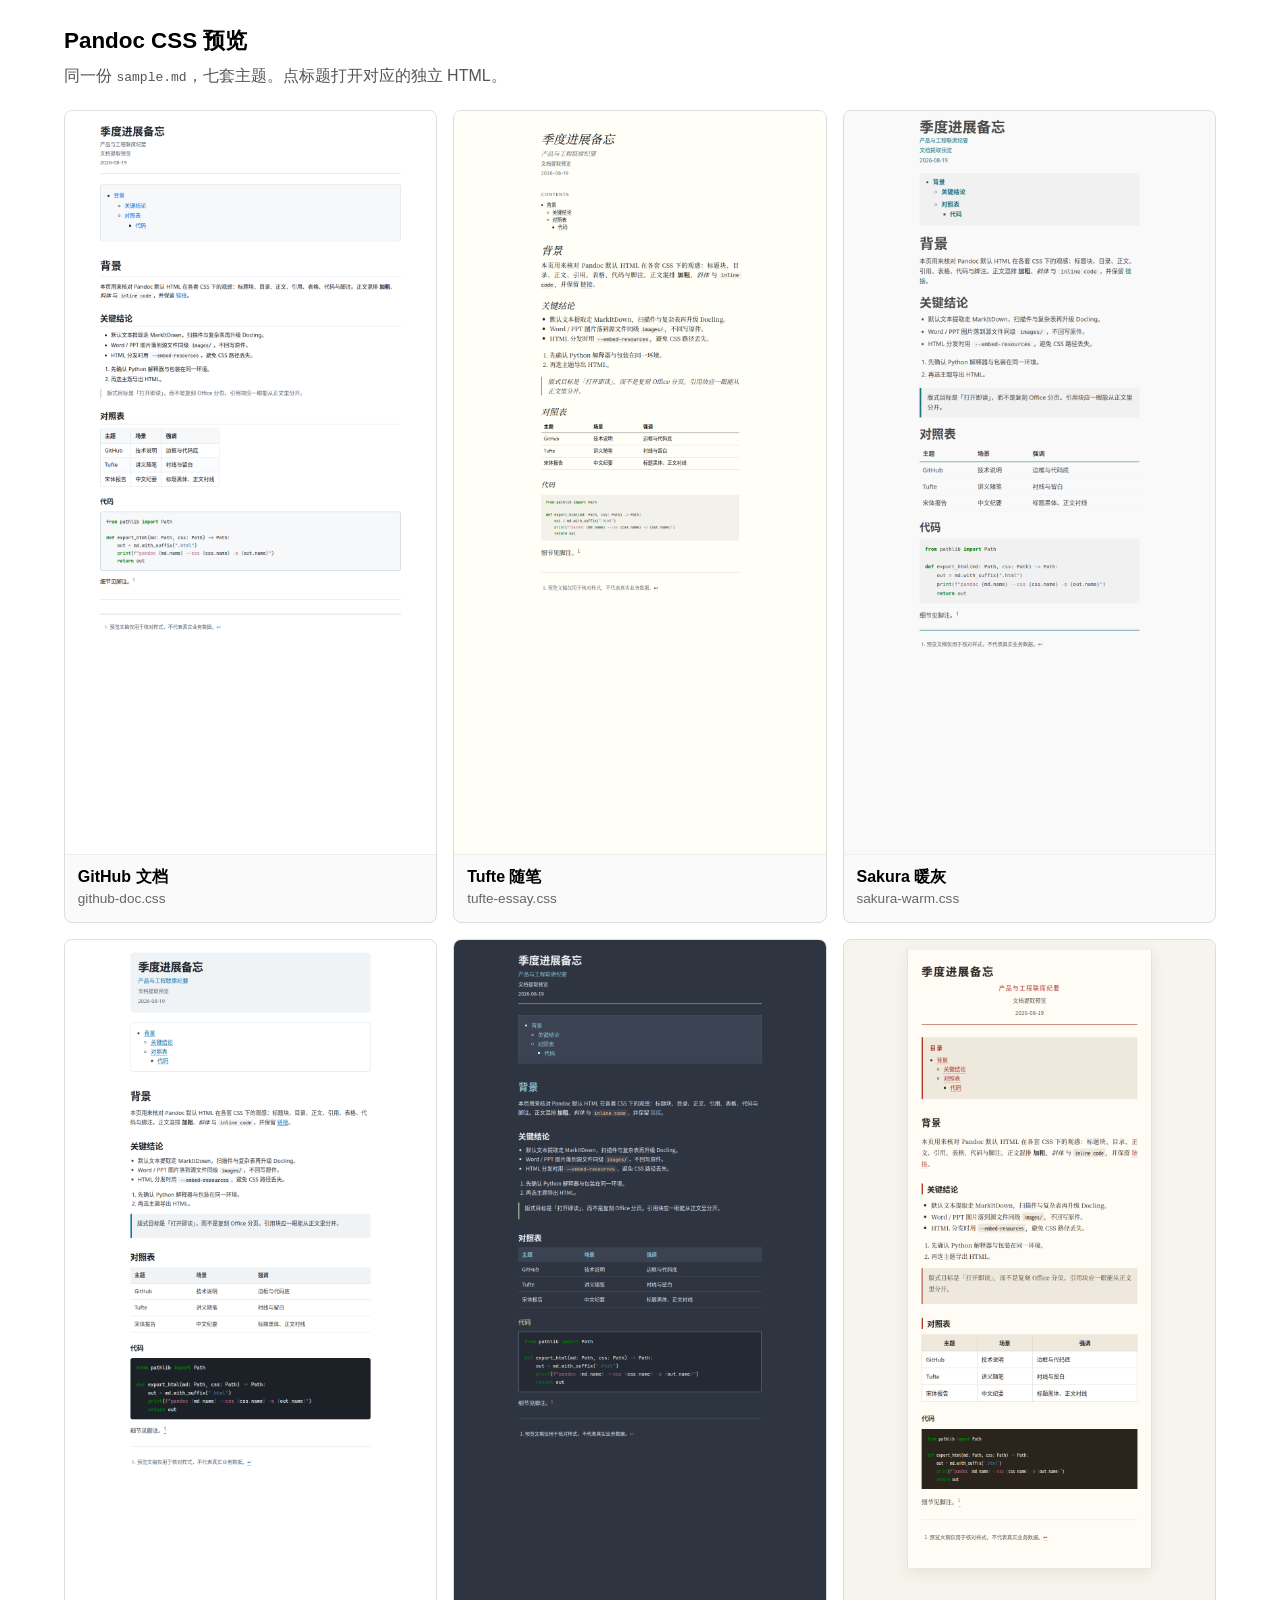
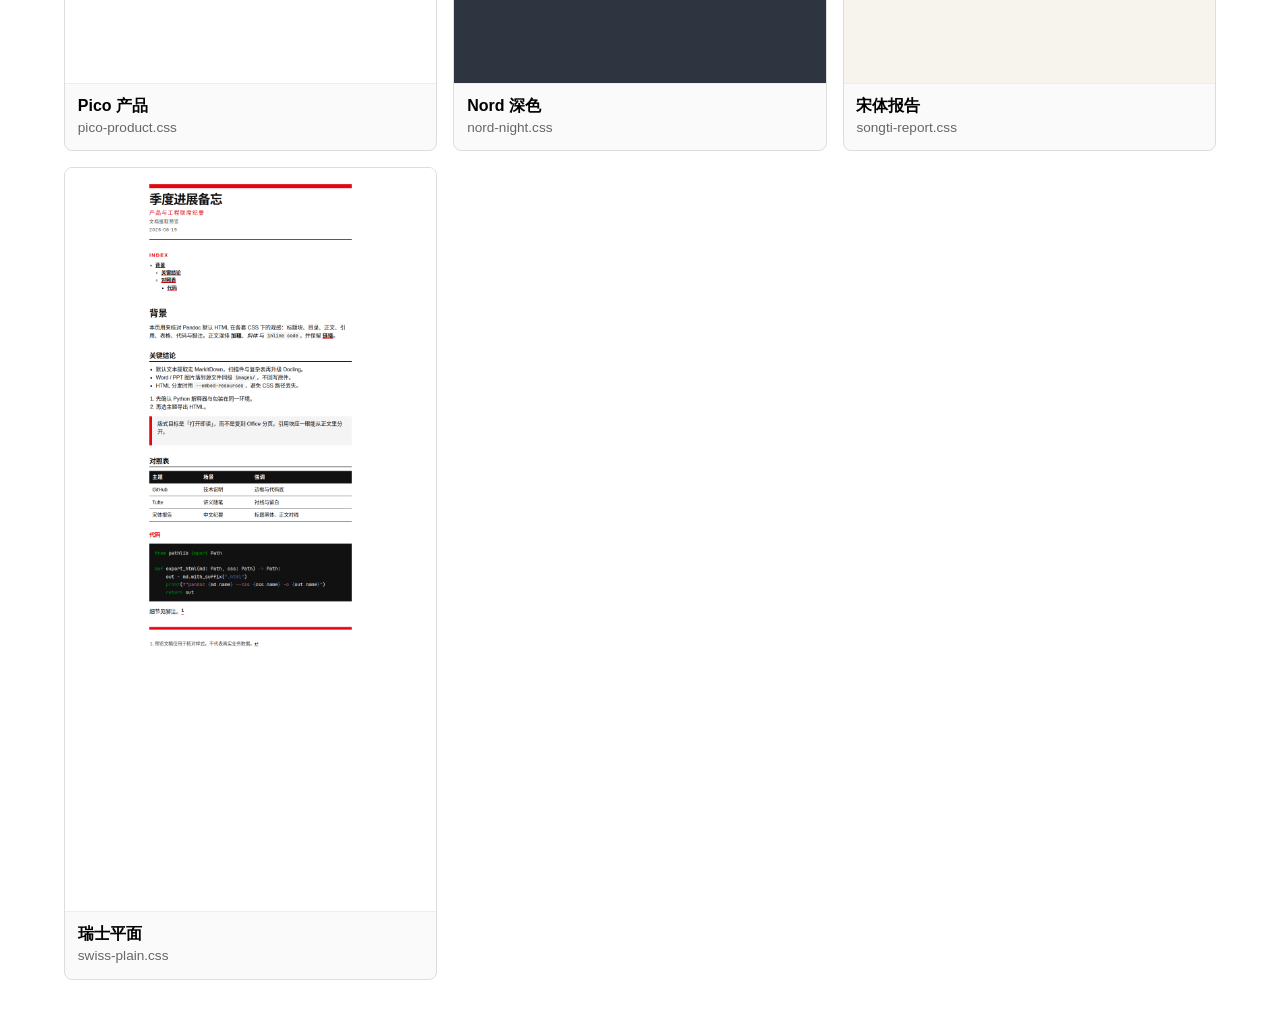
==== skills/document-extract/pandoc-css/preview/index.html @ 2ae68791 "Add Pandoc HTML previews and screenshots for the CSS themes Generate sample.md into standalone HTML " ====
<!DOCTYPE html>
<html lang="zh-CN">
<head>
  <meta charset="utf-8" />
  <meta name="viewport" content="width=device-width, initial-scale=1" />
  <title>Pandoc CSS 预览</title>
  <style>
    body {
      font-family: "Noto Sans CJK SC", "Noto Sans SC", sans-serif;
      margin: 1.5rem auto 3rem;
      max-width: 72rem;
      line-height: 1.5;
    }
    h1 { font-size: 1.4rem; margin: 0 0 0.4rem; }
    .lead { color: #555; margin: 0 0 1.4rem; }
    .grid {
      display: grid;
      grid-template-columns: repeat(auto-fill, minmax(20rem, 1fr));
      gap: 1rem;
    }
    figure {
      margin: 0;
      border: 1px solid #ddd;
      border-radius: 8px;
      overflow: hidden;
      background: #fafafa;
    }
    figcaption {
      padding: 0.65rem 0.8rem 0.75rem;
      border-top: 1px solid #eee;
    }
    figcaption a { font-weight: 700; color: inherit; text-decoration: none; }
    figcaption a:hover { color: #0969da; }
    figcaption span { display: block; color: #666; font-size: 0.85rem; }
    img { display: block; width: 100%; height: auto; background: #fff; }
  </style>
</head>
<body>
  <h1>Pandoc CSS 预览</h1>
  <p class="lead">同一份 <code>sample.md</code>，七套主题。点标题打开对应的独立 HTML。</p>
  <div class="grid">
    <figure>
      <a href="github-doc.html"><img src="github-doc.png" alt="GitHub 文档" /></a>
      <figcaption><a href="github-doc.html">GitHub 文档</a><span>github-doc.css</span></figcaption>
    </figure>
    <figure>
      <a href="tufte-essay.html"><img src="tufte-essay.png" alt="Tufte 随笔" /></a>
      <figcaption><a href="tufte-essay.html">Tufte 随笔</a><span>tufte-essay.css</span></figcaption>
    </figure>
    <figure>
      <a href="sakura-warm.html"><img src="sakura-warm.png" alt="Sakura 暖灰" /></a>
      <figcaption><a href="sakura-warm.html">Sakura 暖灰</a><span>sakura-warm.css</span></figcaption>
    </figure>
    <figure>
      <a href="pico-product.html"><img src="pico-product.png" alt="Pico 产品" /></a>
      <figcaption><a href="pico-product.html">Pico 产品</a><span>pico-product.css</span></figcaption>
    </figure>
    <figure>
      <a href="nord-night.html"><img src="nord-night.png" alt="Nord 深色" /></a>
      <figcaption><a href="nord-night.html">Nord 深色</a><span>nord-night.css</span></figcaption>
    </figure>
    <figure>
      <a href="songti-report.html"><img src="songti-report.png" alt="宋体报告" /></a>
      <figcaption><a href="songti-report.html">宋体报告</a><span>songti-report.css</span></figcaption>
    </figure>
    <figure>
      <a href="swiss-plain.html"><img src="swiss-plain.png" alt="瑞士平面" /></a>
      <figcaption><a href="swiss-plain.html">瑞士平面</a><span>swiss-plain.css</span></figcaption>
    </figure>
  </div>
</body>
</html>
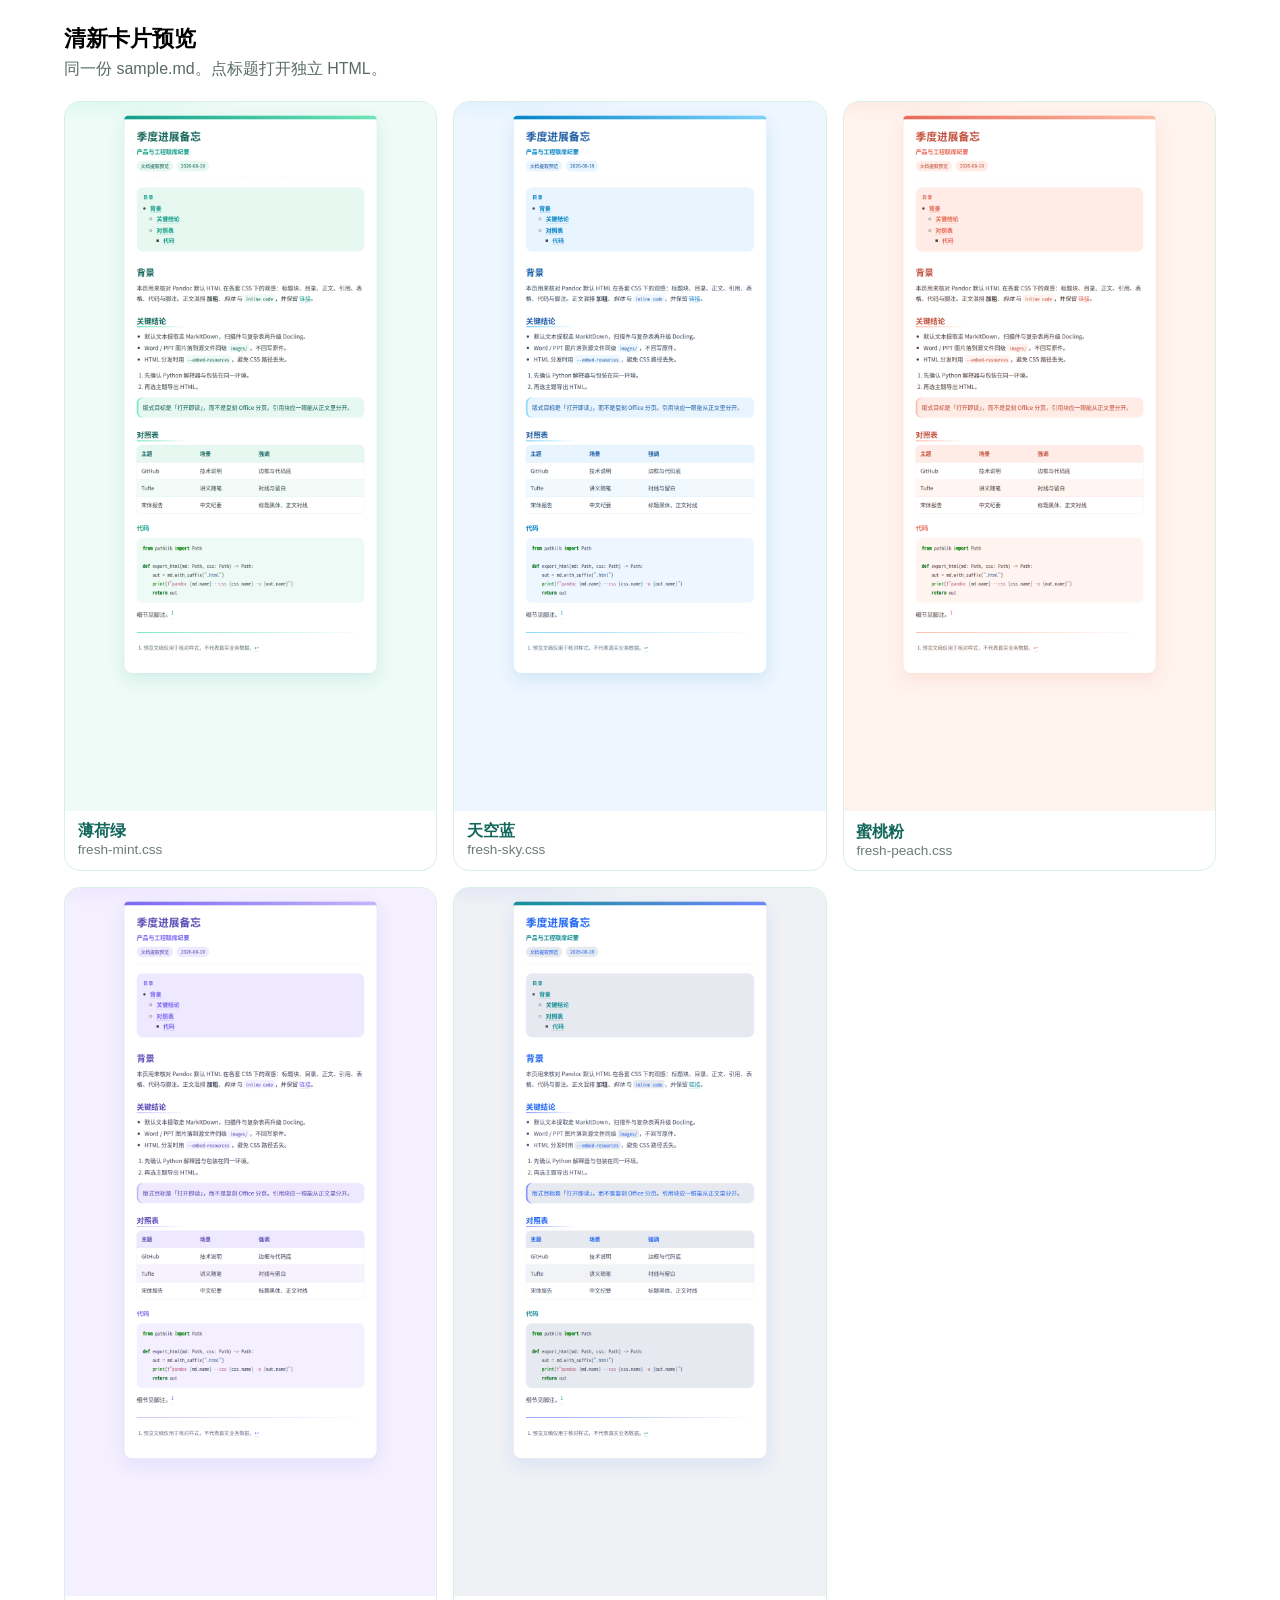
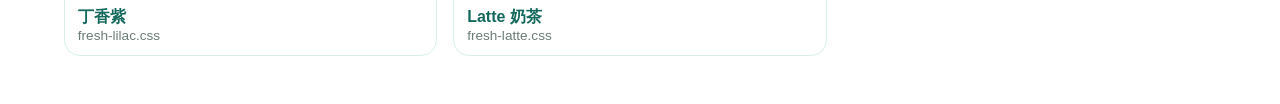
==== commit 9b0ccbe6: "Replace default Pandoc themes with airy pastel card styles Move the previous gray/dark themes into c" ====
--- a/skills/document-extract/pandoc-css/preview/index.html
+++ b/skills/document-extract/pandoc-css/preview/index.html
@@ -3,69 +3,42 @@
 <head>
   <meta charset="utf-8" />
   <meta name="viewport" content="width=device-width, initial-scale=1" />
-  <title>Pandoc CSS 预览</title>
+  <title>清新 CSS 预览</title>
   <style>
-    body {
-      font-family: "Noto Sans CJK SC", "Noto Sans SC", sans-serif;
-      margin: 1.5rem auto 3rem;
-      max-width: 72rem;
-      line-height: 1.5;
-    }
-    h1 { font-size: 1.4rem; margin: 0 0 0.4rem; }
-    .lead { color: #555; margin: 0 0 1.4rem; }
-    .grid {
-      display: grid;
-      grid-template-columns: repeat(auto-fill, minmax(20rem, 1fr));
-      gap: 1rem;
-    }
-    figure {
-      margin: 0;
-      border: 1px solid #ddd;
-      border-radius: 8px;
-      overflow: hidden;
-      background: #fafafa;
-    }
-    figcaption {
-      padding: 0.65rem 0.8rem 0.75rem;
-      border-top: 1px solid #eee;
-    }
-    figcaption a { font-weight: 700; color: inherit; text-decoration: none; }
-    figcaption a:hover { color: #0969da; }
-    figcaption span { display: block; color: #666; font-size: 0.85rem; }
-    img { display: block; width: 100%; height: auto; background: #fff; }
+    body { font-family: "Noto Sans CJK SC", sans-serif; margin: 1.5rem auto 3rem; max-width: 72rem; }
+    h1 { font-size: 1.35rem; margin: 0 0 .4rem; }
+    .lead { color: #5b6b66; margin: 0 0 1.3rem; }
+    .grid { display: grid; grid-template-columns: repeat(auto-fill, minmax(20rem, 1fr)); gap: 1rem; }
+    figure { margin: 0; border: 1px solid #d7efe6; border-radius: 16px; overflow: hidden; background: #fff; }
+    figcaption { padding: .65rem .8rem .75rem; }
+    figcaption a { font-weight: 700; color: #14685c; text-decoration: none; }
+    figcaption span { display: block; color: #6b7c75; font-size: .85rem; }
+    img { display: block; width: 100%; height: auto; }
   </style>
 </head>
 <body>
-  <h1>Pandoc CSS 预览</h1>
-  <p class="lead">同一份 <code>sample.md</code>，七套主题。点标题打开对应的独立 HTML。</p>
+  <h1>清新卡片预览</h1>
+  <p class="lead">同一份 sample.md。点标题打开独立 HTML。</p>
   <div class="grid">
     <figure>
-      <a href="github-doc.html"><img src="github-doc.png" alt="GitHub 文档" /></a>
-      <figcaption><a href="github-doc.html">GitHub 文档</a><span>github-doc.css</span></figcaption>
+      <a href="fresh-mint.html"><img src="fresh-mint.png" alt="薄荷绿" /></a>
+      <figcaption><a href="fresh-mint.html">薄荷绿</a><span>fresh-mint.css</span></figcaption>
     </figure>
     <figure>
-      <a href="tufte-essay.html"><img src="tufte-essay.png" alt="Tufte 随笔" /></a>
-      <figcaption><a href="tufte-essay.html">Tufte 随笔</a><span>tufte-essay.css</span></figcaption>
+      <a href="fresh-sky.html"><img src="fresh-sky.png" alt="天空蓝" /></a>
+      <figcaption><a href="fresh-sky.html">天空蓝</a><span>fresh-sky.css</span></figcaption>
     </figure>
     <figure>
-      <a href="sakura-warm.html"><img src="sakura-warm.png" alt="Sakura 暖灰" /></a>
-      <figcaption><a href="sakura-warm.html">Sakura 暖灰</a><span>sakura-warm.css</span></figcaption>
+      <a href="fresh-peach.html"><img src="fresh-peach.png" alt="蜜桃粉" /></a>
+      <figcaption><a href="fresh-peach.html">蜜桃粉</a><span>fresh-peach.css</span></figcaption>
     </figure>
     <figure>
-      <a href="pico-product.html"><img src="pico-product.png" alt="Pico 产品" /></a>
-      <figcaption><a href="pico-product.html">Pico 产品</a><span>pico-product.css</span></figcaption>
+      <a href="fresh-lilac.html"><img src="fresh-lilac.png" alt="丁香紫" /></a>
+      <figcaption><a href="fresh-lilac.html">丁香紫</a><span>fresh-lilac.css</span></figcaption>
     </figure>
     <figure>
-      <a href="nord-night.html"><img src="nord-night.png" alt="Nord 深色" /></a>
-      <figcaption><a href="nord-night.html">Nord 深色</a><span>nord-night.css</span></figcaption>
-    </figure>
-    <figure>
-      <a href="songti-report.html"><img src="songti-report.png" alt="宋体报告" /></a>
-      <figcaption><a href="songti-report.html">宋体报告</a><span>songti-report.css</span></figcaption>
-    </figure>
-    <figure>
-      <a href="swiss-plain.html"><img src="swiss-plain.png" alt="瑞士平面" /></a>
-      <figcaption><a href="swiss-plain.html">瑞士平面</a><span>swiss-plain.css</span></figcaption>
+      <a href="fresh-latte.html"><img src="fresh-latte.png" alt="Latte 奶茶" /></a>
+      <figcaption><a href="fresh-latte.html">Latte 奶茶</a><span>fresh-latte.css</span></figcaption>
     </figure>
   </div>
 </body>
